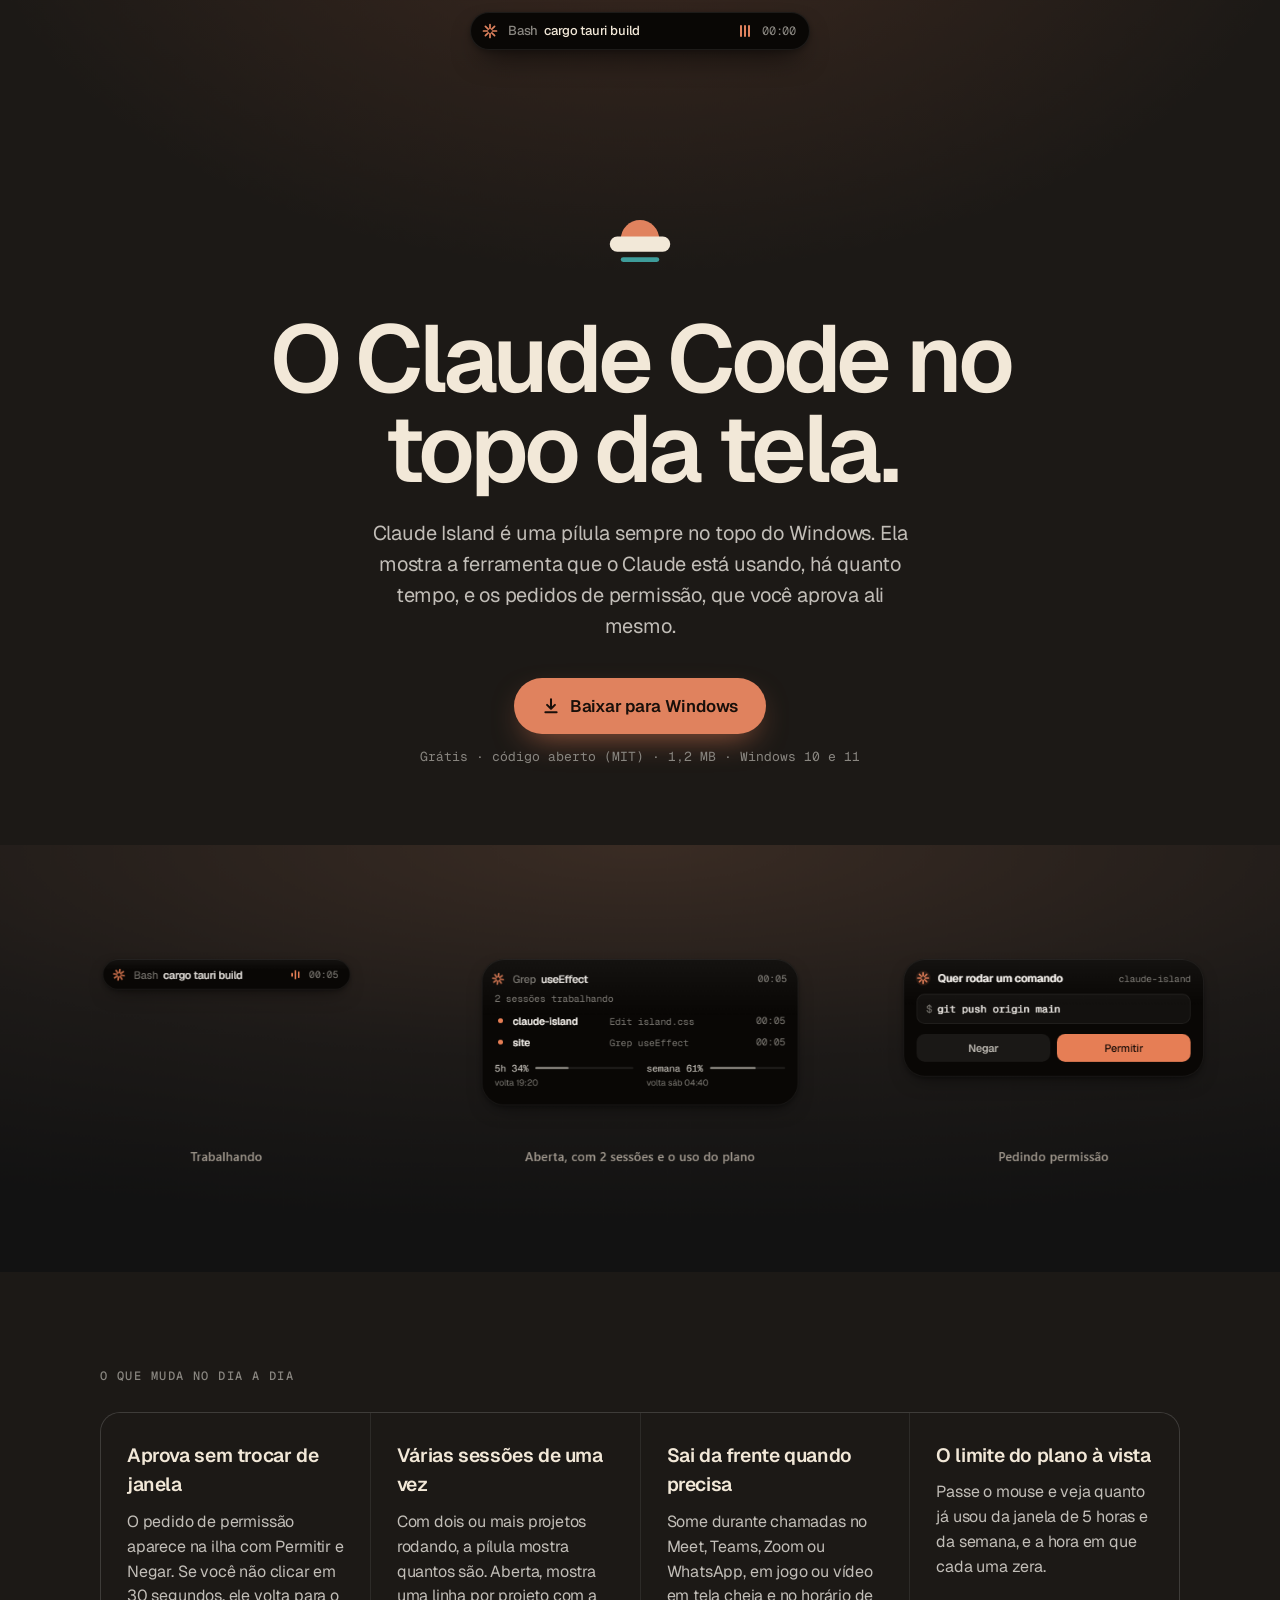
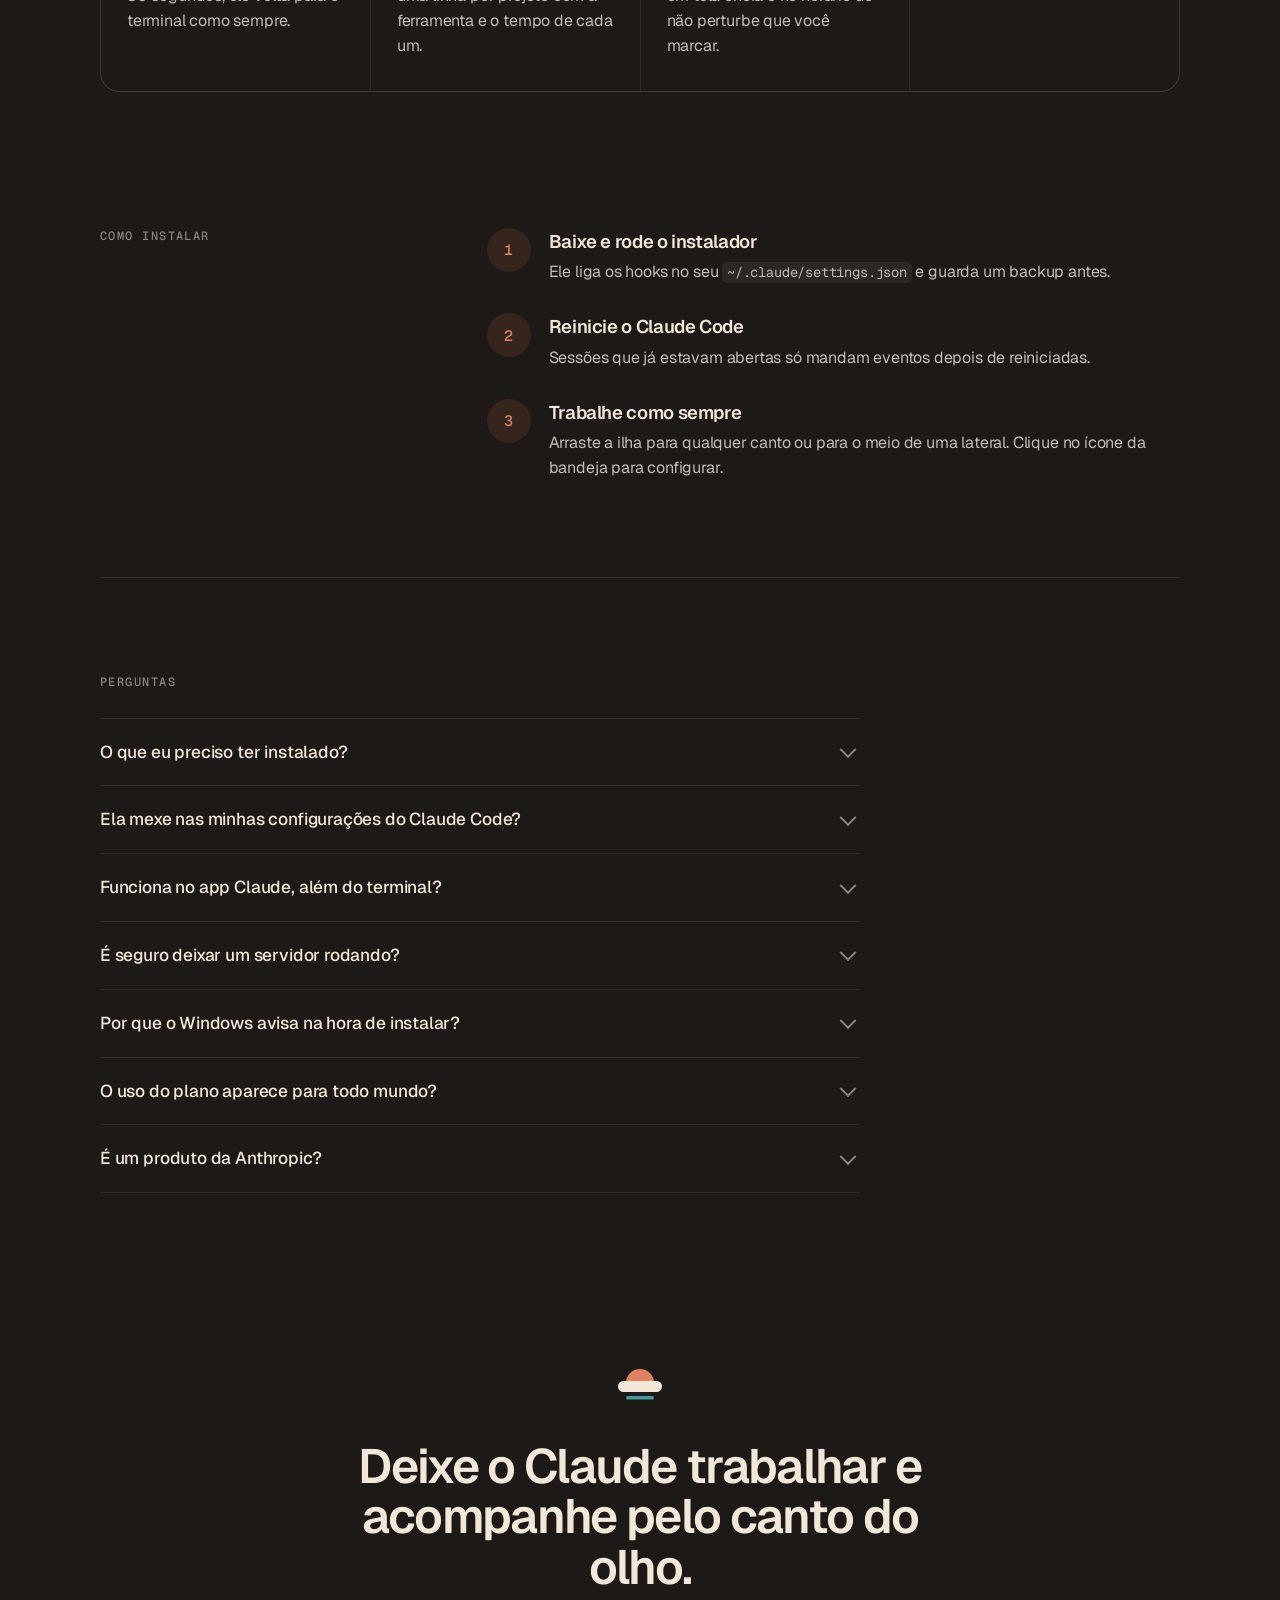
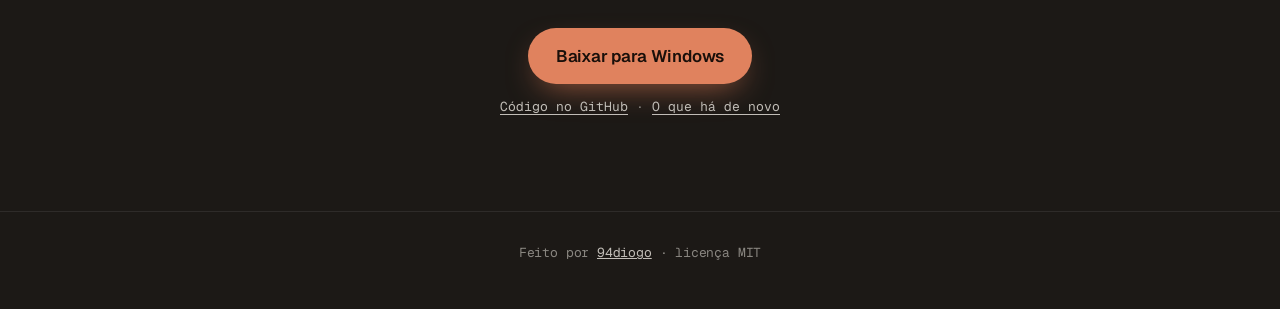
==== docs/index.html @ 330edd8e "docs: página do projeto no GitHub Pages Página única em docs/ com a ilha animada no topo, os estados" ====
<!doctype html>
<html lang="pt-BR">
<head>
<meta charset="utf-8">
<meta name="viewport" content="width=device-width, initial-scale=1">
<title>Claude Island: o Claude Code no topo do Windows</title>
<meta name="description" content="Uma pílula sempre no topo do Windows que mostra o que o Claude Code está fazendo e deixa você aprovar permissões sem abrir o terminal. Grátis e de código aberto.">
<meta property="og:title" content="Claude Island">
<meta property="og:description" content="O Claude Code no topo do Windows: ferramenta em uso, tempo, várias sessões e permissões com um clique.">
<meta property="og:image" content="https://94diogo.github.io/claude-island/assets/banner.png">
<meta property="og:type" content="website">
<meta name="twitter:card" content="summary_large_image">
<meta name="theme-color" content="#1C1916">
<link rel="icon" href="assets/logo-icon.svg" type="image/svg+xml">
<link rel="preconnect" href="https://fonts.googleapis.com">
<link rel="preconnect" href="https://fonts.gstatic.com" crossorigin>
<link href="https://fonts.googleapis.com/css2?family=Geist:wght@400;500;600&family=Geist+Mono:wght@400;500&display=swap" rel="stylesheet">
<link rel="stylesheet" href="style.css">
</head>
<body>

<!-- a ilha de verdade, em loop pelos estados -->
<div class="island" id="island" data-state="idle" aria-hidden="true">
  <div class="layer l-idle"><span class="dot"></span></div>
  <div class="layer l-working">
    <svg class="glyph spin" viewBox="0 0 16 16"><use href="#asterisk"/></svg>
    <span class="label"><b>Bash</b>cargo tauri build</span>
    <span class="bars"><i></i><i></i><i></i></span>
    <span class="time" data-timer>00:00</span>
  </div>
  <div class="layer l-permission">
    <div class="perm-head"><span class="ring"><svg class="glyph" viewBox="0 0 16 16"><use href="#asterisk"/></svg></span>Quer rodar um comando<span class="where">claude-island</span></div>
    <div class="cmd"><span>$</span>git push origin main</div>
    <div class="actions"><span class="btn ghost">Negar</span><span class="btn main" data-allow>Permitir</span></div>
  </div>
  <div class="layer l-done">
    <svg class="check" viewBox="0 0 16 16"><path d="M3 8.5 6.5 12 13 4.5" fill="none" stroke="currentColor" stroke-width="1.9" stroke-linecap="round" stroke-linejoin="round"/></svg>
    <span class="label">Pronto</span>
    <span class="time">1m 42s</span>
  </div>
</div>

<main>
  <section class="hero">
    <img class="mark" src="assets/logo-symbol.svg" alt="" width="88" height="88">
    <h1>O Claude Code no topo da tela.</h1>
    <p class="sub">Claude Island é uma pílula sempre no topo do Windows. Ela mostra a ferramenta que o Claude está usando, há quanto tempo, e os pedidos de permissão, que você aprova ali mesmo.</p>
    <a class="cta" href="https://github.com/94diogo/claude-island/releases/latest">
      <svg viewBox="0 0 16 16" aria-hidden="true"><path d="M8 2v8.5M4.5 7 8 10.5 11.5 7M3 13.5h10" fill="none" stroke="currentColor" stroke-width="1.8" stroke-linecap="round" stroke-linejoin="round"/></svg>
      Baixar para Windows
    </a>
    <p class="proof">Grátis · código aberto (MIT) · 1,2 MB · Windows 10 e 11</p>
  </section>

  <figure class="shot">
    <img src="assets/estados.png" alt="Três estados da ilha: trabalhando com Bash, aberta com duas sessões e o uso do plano, e pedindo permissão para rodar git push" width="1560" height="520" loading="lazy">
  </figure>

  <section class="benefits" aria-labelledby="b-title">
    <h2 id="b-title" class="kicker">O que muda no dia a dia</h2>
    <div class="grid">
      <article>
        <h3>Aprova sem trocar de janela</h3>
        <p>O pedido de permissão aparece na ilha com Permitir e Negar. Se você não clicar em 30 segundos, ele volta para o terminal como sempre.</p>
      </article>
      <article>
        <h3>Várias sessões de uma vez</h3>
        <p>Com dois ou mais projetos rodando, a pílula mostra quantos são. Aberta, mostra uma linha por projeto com a ferramenta e o tempo de cada um.</p>
      </article>
      <article>
        <h3>Sai da frente quando precisa</h3>
        <p>Some durante chamadas no Meet, Teams, Zoom ou WhatsApp, em jogo ou vídeo em tela cheia e no horário de não perturbe que você marcar.</p>
      </article>
      <article>
        <h3>O limite do plano à vista</h3>
        <p>Passe o mouse e veja quanto já usou da janela de 5 horas e da semana, e a hora em que cada uma zera.</p>
      </article>
    </div>
  </section>

  <section class="steps" aria-labelledby="s-title">
    <h2 id="s-title" class="kicker">Como instalar</h2>
    <ol>
      <li><span>1</span><div><h3>Baixe e rode o instalador</h3><p>Ele liga os hooks no seu <code>~/.claude/settings.json</code> e guarda um backup antes.</p></div></li>
      <li><span>2</span><div><h3>Reinicie o Claude Code</h3><p>Sessões que já estavam abertas só mandam eventos depois de reiniciadas.</p></div></li>
      <li><span>3</span><div><h3>Trabalhe como sempre</h3><p>Arraste a ilha para qualquer canto ou para o meio de uma lateral. Clique no ícone da bandeja para configurar.</p></div></li>
    </ol>
  </section>

  <section class="faq" aria-labelledby="f-title">
    <h2 id="f-title" class="kicker">Perguntas</h2>
    <details><summary>O que eu preciso ter instalado?</summary><p>Windows 10 ou 11, o Claude Code e o Node.js no PATH. O Node roda os dois scripts que conversam com a ilha.</p></details>
    <details><summary>Ela mexe nas minhas configurações do Claude Code?</summary><p>Adiciona os hooks no <code>~/.claude/settings.json</code> e, se você não tiver nenhuma, uma statusline que manda o uso do plano. Faz backup antes. Desinstalar pelo Windows tira os dois.</p></details>
    <details><summary>Funciona no app Claude, além do terminal?</summary><p>Funciona em qualquer sessão do Claude Code que leia o <code>~/.claude/settings.json</code>: no terminal e na aba Code do app Claude para Windows.</p></details>
    <details><summary>É seguro deixar um servidor rodando?</summary><p>O servidor escuta só em <code>127.0.0.1</code>, aceita apenas JSON e recusa pedidos vindos do navegador. O código está aberto no GitHub para quem quiser conferir.</p></details>
    <details><summary>Por que o Windows avisa na hora de instalar?</summary><p>O instalador não tem assinatura digital, então o SmartScreen pergunta antes. Clique em "Mais informações" e depois em "Executar assim mesmo".</p></details>
    <details><summary>O uso do plano aparece para todo mundo?</summary><p>Só para os planos Pro, Max e Ultra, e depois da primeira resposta de cada sessão. É o Claude Code que entrega esses números.</p></details>
    <details><summary>É um produto da Anthropic?</summary><p>Não. É um projeto pessoal, sem ligação com a Anthropic. "Claude" e "Claude Code" são marcas da Anthropic.</p></details>
  </section>

  <section class="final">
    <img src="assets/logo-symbol.svg" alt="" width="64" height="64">
    <h2>Deixe o Claude trabalhar e acompanhe pelo canto do olho.</h2>
    <a class="cta" href="https://github.com/94diogo/claude-island/releases/latest">Baixar para Windows</a>
    <p class="proof"><a href="https://github.com/94diogo/claude-island">Código no GitHub</a> · <a href="https://github.com/94diogo/claude-island/blob/main/CHANGELOG.md">O que há de novo</a></p>
  </section>
</main>

<footer>Feito por <a href="https://github.com/94diogo">94diogo</a> · licença MIT</footer>

<svg width="0" height="0" style="position:absolute" aria-hidden="true">
  <symbol id="asterisk" viewBox="0 0 16 16"><g stroke="currentColor" stroke-width="1.7" stroke-linecap="round" fill="none"><path d="M8 1.5v4M8 10.5v4M1.5 8h4M10.5 8h4M3.4 3.4l2.8 2.8M9.8 9.8l2.8 2.8M12.6 3.4 9.8 6.2M6.2 9.8l-2.8 2.8"/></g></symbol>
</svg>
<script src="app.js"></script>
</body>
</html>
---- docs/style.css ----
:root {
  --noite: #1C1916;
  --noite-2: oklch(0.13 0.006 60);
  --areia: #F2E8D8;
  --brasa: #E0825E;
  --laguna: #3E9C9A;
  --text-2: oklch(0.80 0.01 80);
  --text-3: oklch(0.62 0.01 80);
  --line: oklch(1 0 0 / 0.08);
  --ease-out: cubic-bezier(0.16, 1, 0.3, 1);
  --font: "Geist", "Segoe UI Variable", system-ui, sans-serif;
  --mono: "Geist Mono", "Cascadia Mono", ui-monospace, monospace;
  color-scheme: dark;
}
* { box-sizing: border-box; margin: 0; }
html { background: var(--noite); overflow-x: clip; }
body { overflow-x: clip; }
body {
  font: 18px/1.55 var(--font); color: var(--areia); letter-spacing: -0.01em;
  -webkit-font-smoothing: antialiased;
  background:
    radial-gradient(60rem 36rem at 50% -8rem, oklch(0.70 0.14 42 / 0.16), transparent 70%),
    var(--noite);
}
a { color: inherit; }
code { font: 0.86em var(--mono); background: oklch(1 0 0 / 0.06); padding: 0.1em 0.35em; border-radius: 5px; }
main { max-width: 1120px; margin: 0 auto; padding: 0 20px; }

/* ---------- herói ---------- */
.hero { padding: clamp(150px, 22vh, 220px) 0 56px; text-align: center; display: grid; justify-items: center; }
.mark { width: clamp(64px, 8vw, 88px); height: auto; margin-bottom: 28px; }
h1 {
  font-size: clamp(2.6rem, 7.4vw, 6rem); font-weight: 600;
  letter-spacing: -0.045em; line-height: 0.95; max-width: 12ch;
}
.sub { margin-top: 24px; max-width: 34rem; font-size: clamp(1.05rem, 1.6vw, 1.25rem); color: var(--text-2); }
.cta {
  margin-top: 36px; display: inline-flex; align-items: center; gap: 10px;
  height: 56px; padding: 0 28px; border-radius: 28px;
  background: var(--brasa); color: oklch(0.18 0.02 45);
  font-weight: 600; font-size: 1.05rem; text-decoration: none;
  box-shadow: 0 12px 32px -12px oklch(0.70 0.14 42 / 0.7);
  transition: transform 160ms var(--ease-out), background-color 160ms ease;
}
.cta svg { width: 18px; height: 18px; }
.cta:hover { background: oklch(0.74 0.14 42); }
.cta:active { transform: scale(0.97); }
.cta:focus-visible, a:focus-visible, summary:focus-visible { outline: 2px solid var(--brasa); outline-offset: 3px; }
.proof { margin-top: 14px; font: 13px var(--mono); color: var(--text-3); letter-spacing: 0; }
.proof a { color: var(--text-2); text-underline-offset: 3px; }

/* ---------- imagem dos estados (sangra além da coluna) ---------- */
.shot { margin: 24px calc(50% - 50vw) 0; overflow: hidden; }
.shot img { display: block; width: 100%; max-width: 1400px; height: auto; margin: 0 auto; }

/* ---------- benefícios ---------- */
.kicker { font: 500 12px var(--mono); text-transform: uppercase; letter-spacing: 0.12em; color: var(--text-3); margin-bottom: 28px; }
.benefits { padding: 96px 0 40px; }
.grid { display: grid; grid-template-columns: repeat(auto-fit, minmax(240px, 1fr)); gap: 1px; background: var(--line); border: 1px solid var(--line); border-radius: 20px; overflow: hidden; }
.grid article { background: var(--noite); padding: 28px 26px 32px; }
.grid h3 { font-size: 1.2rem; font-weight: 600; letter-spacing: -0.02em; margin-bottom: 10px; }
.grid p { color: var(--text-2); font-size: 1rem; }

/* ---------- passos (assimétrico: título à esquerda) ---------- */
.steps { display: grid; grid-template-columns: minmax(0, 1fr) minmax(0, 2fr); gap: 40px; padding: 96px 0; border-bottom: 1px solid var(--line); }
.steps ol { list-style: none; padding: 0; display: grid; gap: 28px; }
.steps li { display: grid; grid-template-columns: 44px 1fr; gap: 18px; }
.steps li > span {
  width: 44px; height: 44px; border-radius: 50%; display: grid; place-items: center;
  font: 500 15px var(--mono); color: var(--brasa); background: oklch(0.70 0.14 42 / 0.12);
}
.steps h3 { font-size: 1.15rem; font-weight: 600; letter-spacing: -0.02em; }
.steps p { color: var(--text-2); font-size: 1rem; margin-top: 4px; }

/* ---------- perguntas ---------- */
.faq { max-width: 760px; padding: 96px 0 40px; }
details { border-top: 1px solid var(--line); }
details:last-of-type { border-bottom: 1px solid var(--line); }
summary {
  list-style: none; cursor: pointer; padding: 20px 36px 20px 0; position: relative;
  font-weight: 500; font-size: 1.08rem;
}
summary::-webkit-details-marker { display: none; }
summary::after {
  content: ""; position: absolute; right: 6px; top: 50%; width: 10px; height: 10px;
  border-right: 2px solid var(--text-3); border-bottom: 2px solid var(--text-3);
  transform: translateY(-70%) rotate(45deg); transition: transform 220ms var(--ease-out);
}
details[open] summary::after { transform: translateY(-30%) rotate(-135deg); }
details p { color: var(--text-2); padding: 0 0 22px; font-size: 1rem; max-width: 62ch; }

/* ---------- final ---------- */
.final { text-align: center; padding: 120px 0 96px; display: grid; justify-items: center; }
.final img { width: 64px; height: auto; margin-bottom: 24px; }
.final h2 { font-size: clamp(1.8rem, 4.2vw, 3rem); font-weight: 600; letter-spacing: -0.035em; line-height: 1.05; max-width: 18ch; }

footer { text-align: center; padding: 32px 20px 48px; font: 13px var(--mono); color: var(--text-3); border-top: 1px solid var(--line); }
footer a { color: var(--text-2); }

@media (max-width: 760px) {
  .steps { grid-template-columns: 1fr; gap: 8px; }
  .benefits, .steps, .faq { padding-top: 64px; }
}

/* ---------- ilha animada (mesmo desenho do app) ---------- */
.island {
  position: fixed; top: 12px; left: 50%; z-index: 10;
  width: 128px; height: 34px; border-radius: 17px;
  transform: translateX(-50%);
  background: var(--noite-2);
  box-shadow: 0 0 0 1px var(--line) inset, 0 14px 30px -12px #000, 0 2px 6px oklch(0 0 0 / 0.3);
  overflow: hidden;
  transition: width 520ms cubic-bezier(0.34, 1.32, 0.64, 1), height 520ms cubic-bezier(0.34, 1.32, 0.64, 1), border-radius 520ms var(--ease-out);
}
.island[data-state="working"] { width: 340px; height: 38px; border-radius: 19px; }
.island[data-state="permission"] { width: 400px; height: 156px; border-radius: 28px; }
.island[data-state="done"] { width: 220px; height: 38px; border-radius: 19px; }
.layer {
  position: absolute; inset: 0; opacity: 0; filter: blur(6px); transform: scale(0.96);
  display: flex; align-items: center; gap: 10px; padding: 0 14px 0 12px; font-size: 13px; white-space: nowrap;
  transition: opacity 200ms var(--ease-out), filter 200ms var(--ease-out), transform 260ms var(--ease-out);
}
.island[data-state="idle"] .l-idle,
.island[data-state="working"] .l-working,
.island[data-state="permission"] .l-permission,
.island[data-state="done"] .l-done { opacity: 1; filter: none; transform: none; transition-delay: 90ms; }
.l-idle { justify-content: center; }
.dot { width: 6px; height: 6px; border-radius: 50%; background: var(--text-3); }
.glyph { width: 16px; height: 16px; flex: none; color: var(--brasa); }
.spin { animation: spin 2.4s linear infinite; }
@keyframes spin { to { transform: rotate(360deg); } }
.label { font-weight: 500; overflow: hidden; text-overflow: ellipsis; }
.label b { font-weight: 500; color: var(--text-3); margin-right: 6px; }
.bars { display: flex; gap: 2px; height: 12px; align-items: center; margin-left: auto; }
.bars i { width: 2px; height: 100%; border-radius: 1px; background: var(--brasa); animation: bar 900ms ease-in-out infinite; }
.bars i:nth-child(2) { animation-delay: -300ms; }
.bars i:nth-child(3) { animation-delay: -600ms; }
@keyframes bar { 0%, 100% { transform: scaleY(0.35); } 50% { transform: scaleY(1); } }
.time { font: 12px var(--mono); color: var(--text-3); margin-left: 2px; }
.l-done .time { margin-left: auto; }
.check { width: 16px; height: 16px; color: #7fd3a8; flex: none; }
.l-permission { flex-direction: column; align-items: stretch; justify-content: center; gap: 10px; padding: 14px 16px; }
.perm-head { display: flex; align-items: center; gap: 10px; font-weight: 600; font-size: 13.5px; }
.perm-head .where { margin-left: auto; font: 400 11.5px var(--mono); color: var(--text-3); }
.ring { position: relative; display: grid; place-items: center; }
.ring::before { content: ""; position: absolute; inset: -4px; border-radius: 50%; background: oklch(0.70 0.14 42 / 0.18); animation: ring 1.6s var(--ease-out) infinite; }
@keyframes ring { from { transform: scale(0.6); opacity: 1; } to { transform: scale(1.5); opacity: 0; } }
.cmd { font: 12.5px var(--mono); background: oklch(1 0 0 / 0.045); border: 1px solid oklch(1 0 0 / 0.06); border-radius: 10px; padding: 9px 11px; }
.cmd span { color: var(--text-3); margin-right: 6px; }
.actions { display: flex; gap: 8px; }
.btn { flex: 1; height: 32px; border-radius: 10px; display: grid; place-items: center; font-weight: 500; font-size: 13px; transition: transform 140ms var(--ease-out), background-color 160ms ease; }
.btn.ghost { background: oklch(1 0 0 / 0.07); color: var(--text-2); }
.btn.main { background: var(--brasa); color: oklch(0.16 0.02 45); }
.btn.main.press { transform: scale(0.95); background: oklch(0.76 0.14 42); }

@media (max-width: 460px) {
  .island[data-state="working"] { width: calc(100vw - 32px); }
  .island[data-state="permission"] { width: calc(100vw - 24px); }
}
@media (prefers-reduced-motion: reduce) {
  *, *::before, *::after { animation: none !important; transition: none !important; }
}
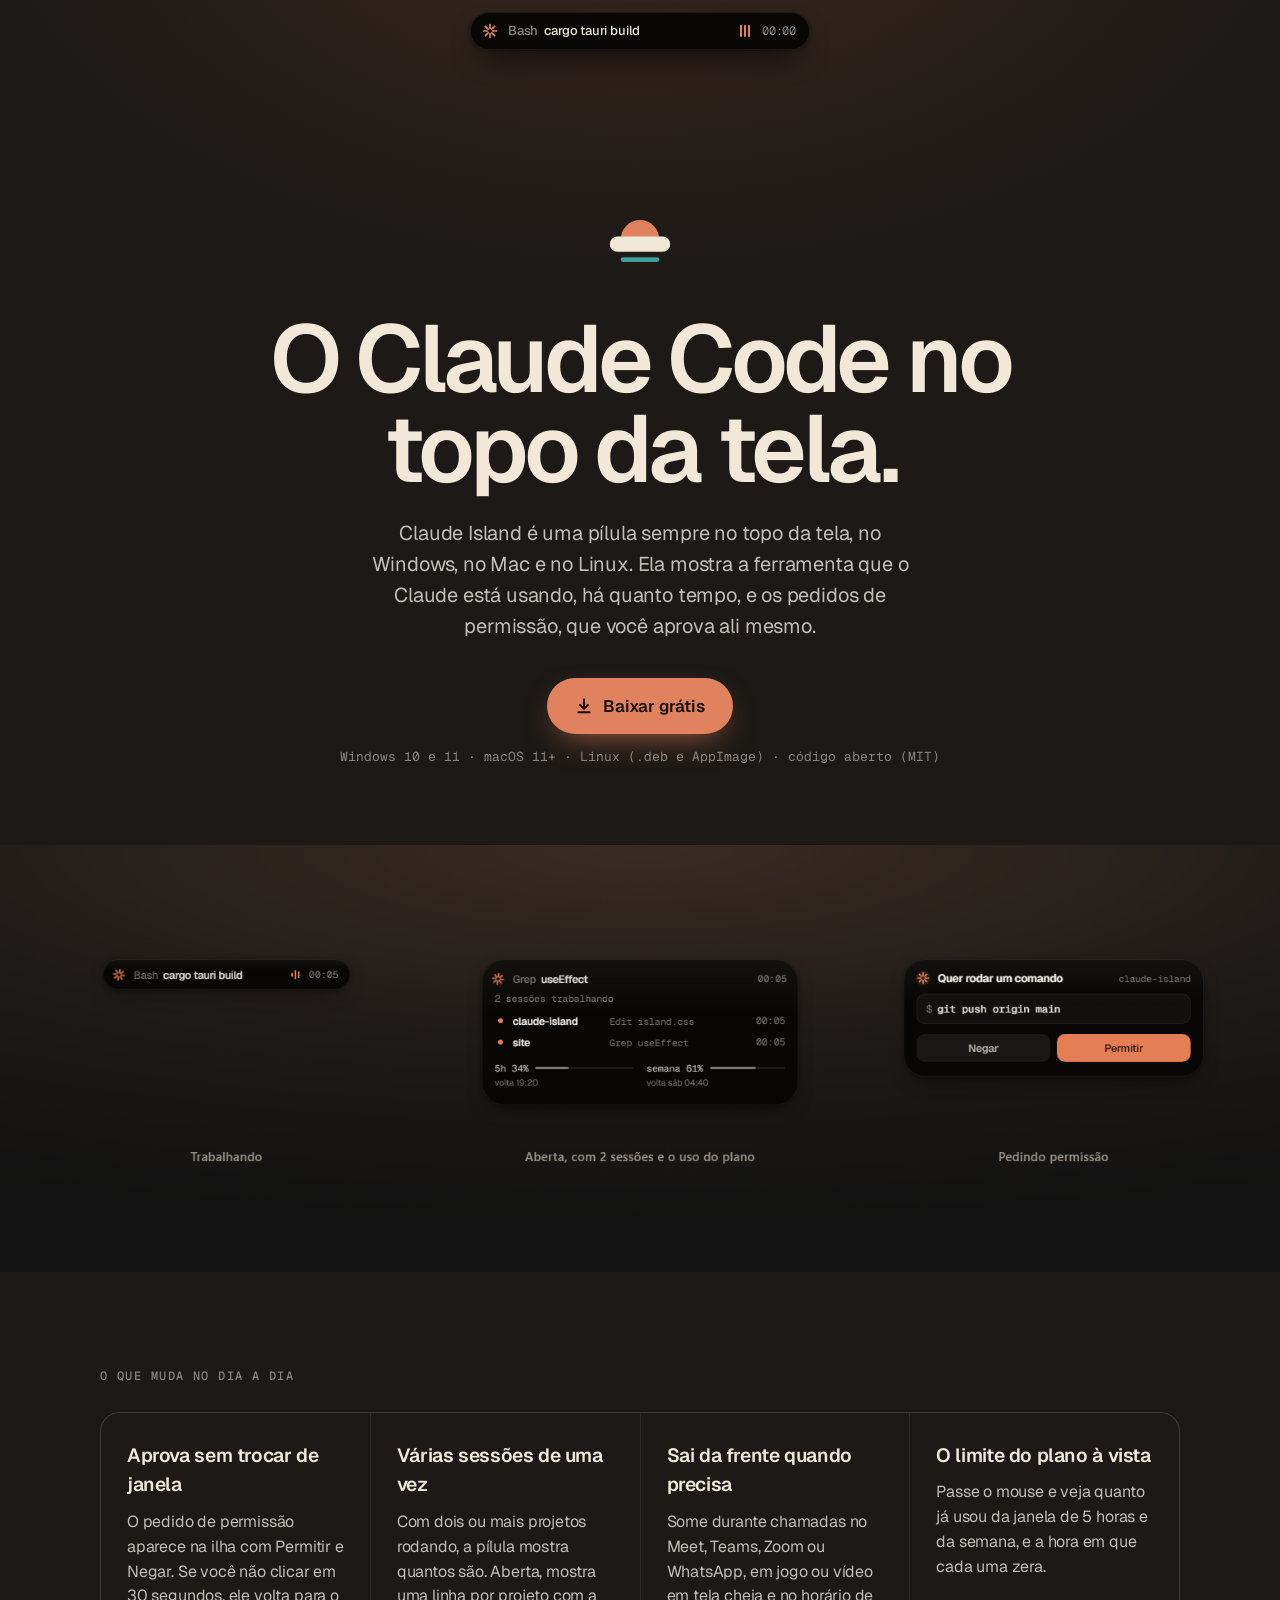
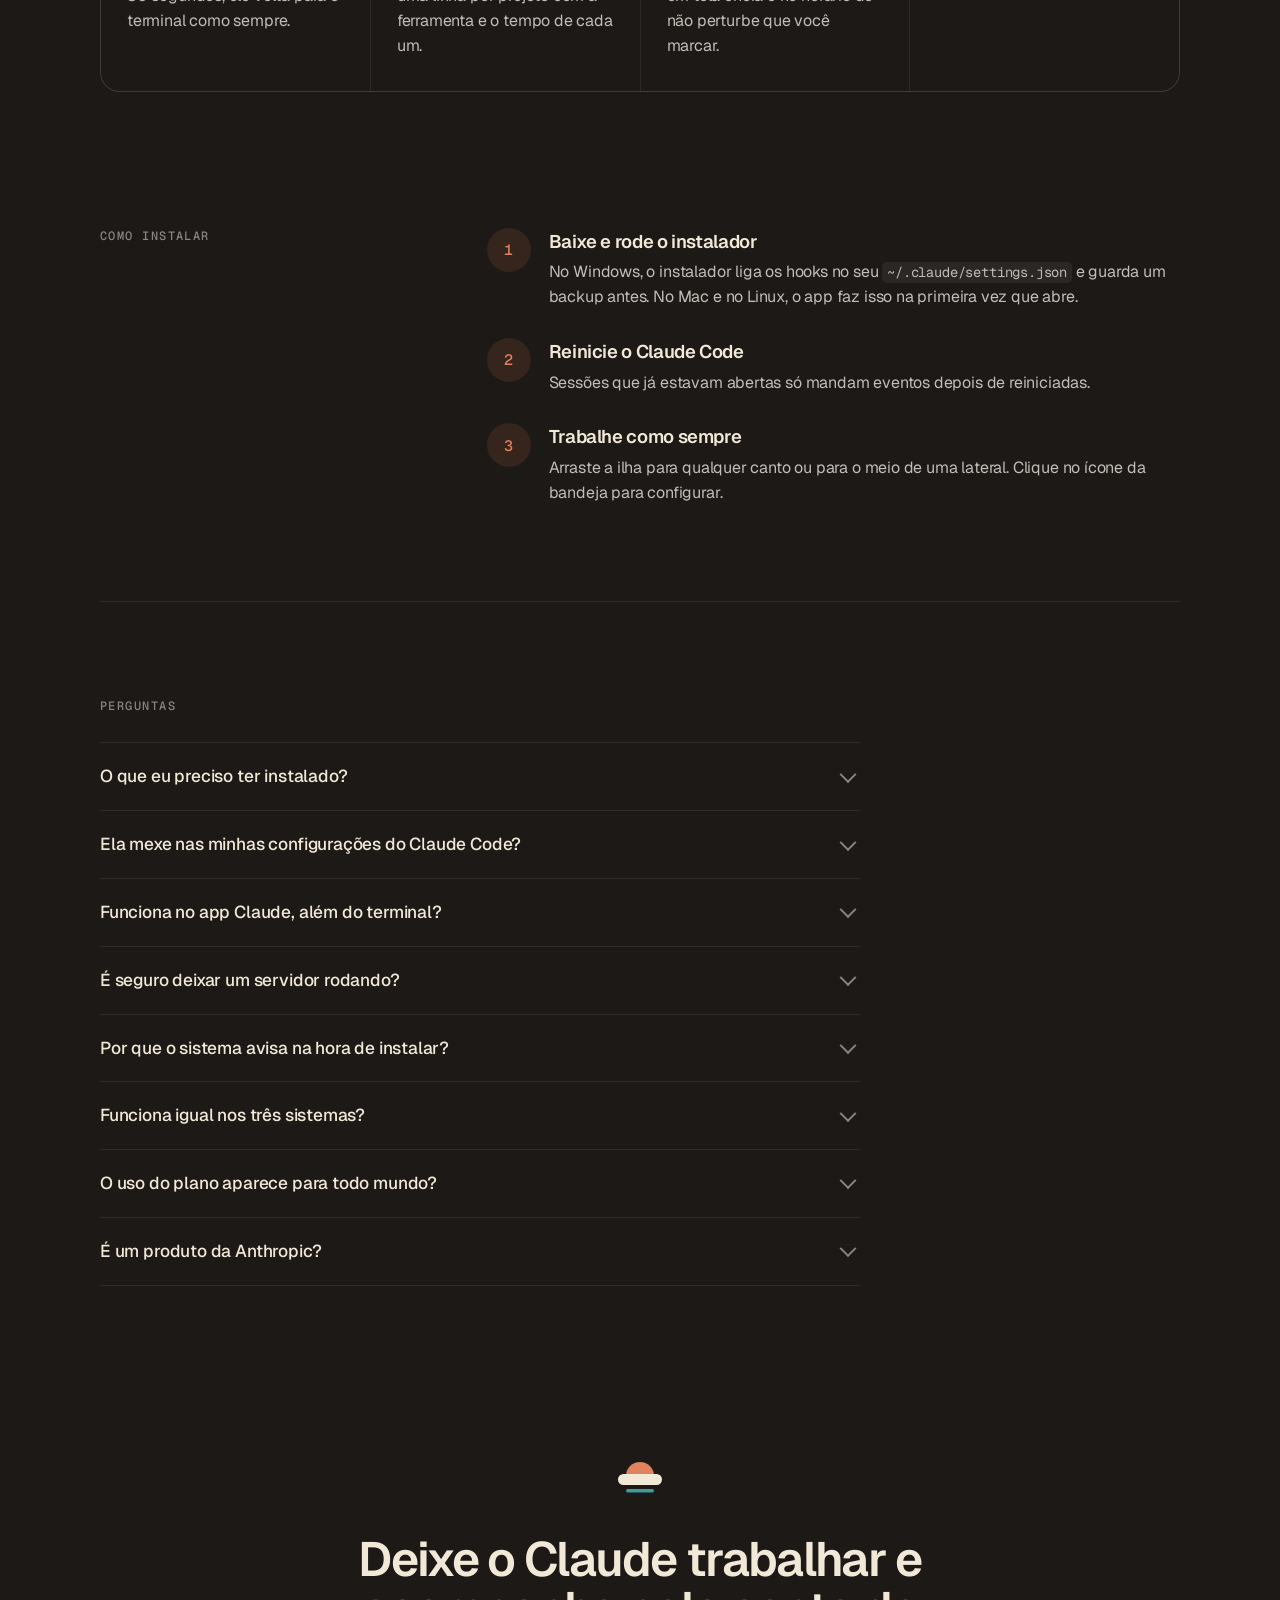
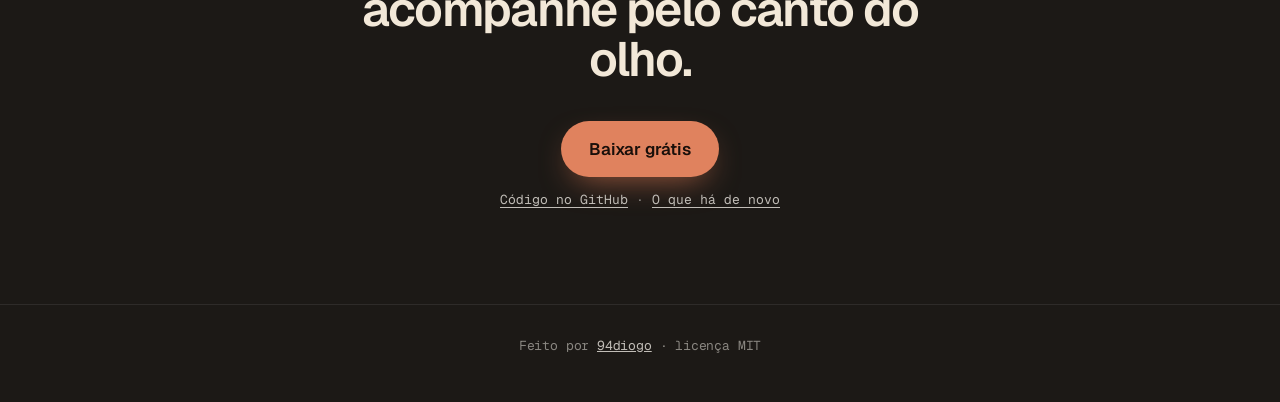
==== commit 25210852: "docs: instalação no Mac e no Linux, site e banner para os três sistemas Co-Authored-By: Claude Opus " ====
--- a/docs/index.html
+++ b/docs/index.html
@@ -3,10 +3,10 @@
 <head>
 <meta charset="utf-8">
 <meta name="viewport" content="width=device-width, initial-scale=1">
-<title>Claude Island: o Claude Code no topo do Windows</title>
-<meta name="description" content="Uma pílula sempre no topo do Windows que mostra o que o Claude Code está fazendo e deixa você aprovar permissões sem abrir o terminal. Grátis e de código aberto.">
+<title>Claude Island: o Claude Code no topo da tela</title>
+<meta name="description" content="Uma pílula sempre no topo da tela que mostra o que o Claude Code está fazendo e deixa você aprovar permissões sem abrir o terminal. Para Windows, Mac e Linux, grátis e de código aberto.">
 <meta property="og:title" content="Claude Island">
-<meta property="og:description" content="O Claude Code no topo do Windows: ferramenta em uso, tempo, várias sessões e permissões com um clique.">
+<meta property="og:description" content="O Claude Code no topo da tela: ferramenta em uso, tempo, várias sessões e permissões com um clique.">
 <meta property="og:image" content="https://94diogo.github.io/claude-island/assets/banner.png">
 <meta property="og:type" content="website">
 <meta name="twitter:card" content="summary_large_image">
@@ -44,12 +44,12 @@
   <section class="hero">
     <img class="mark" src="assets/logo-symbol.svg" alt="" width="88" height="88">
     <h1>O Claude Code no topo da tela.</h1>
-    <p class="sub">Claude Island é uma pílula sempre no topo do Windows. Ela mostra a ferramenta que o Claude está usando, há quanto tempo, e os pedidos de permissão, que você aprova ali mesmo.</p>
+    <p class="sub">Claude Island é uma pílula sempre no topo da tela, no Windows, no Mac e no Linux. Ela mostra a ferramenta que o Claude está usando, há quanto tempo, e os pedidos de permissão, que você aprova ali mesmo.</p>
     <a class="cta" href="https://github.com/94diogo/claude-island/releases/latest">
       <svg viewBox="0 0 16 16" aria-hidden="true"><path d="M8 2v8.5M4.5 7 8 10.5 11.5 7M3 13.5h10" fill="none" stroke="currentColor" stroke-width="1.8" stroke-linecap="round" stroke-linejoin="round"/></svg>
-      Baixar para Windows
+      Baixar grátis
     </a>
-    <p class="proof">Grátis · código aberto (MIT) · 1,2 MB · Windows 10 e 11</p>
+    <p class="proof">Windows 10 e 11 · macOS 11+ · Linux (.deb e AppImage) · código aberto (MIT)</p>
   </section>
 
   <figure class="shot">
@@ -81,7 +81,7 @@
   <section class="steps" aria-labelledby="s-title">
     <h2 id="s-title" class="kicker">Como instalar</h2>
     <ol>
-      <li><span>1</span><div><h3>Baixe e rode o instalador</h3><p>Ele liga os hooks no seu <code>~/.claude/settings.json</code> e guarda um backup antes.</p></div></li>
+      <li><span>1</span><div><h3>Baixe e rode o instalador</h3><p>No Windows, o instalador liga os hooks no seu <code>~/.claude/settings.json</code> e guarda um backup antes. No Mac e no Linux, o app faz isso na primeira vez que abre.</p></div></li>
       <li><span>2</span><div><h3>Reinicie o Claude Code</h3><p>Sessões que já estavam abertas só mandam eventos depois de reiniciadas.</p></div></li>
       <li><span>3</span><div><h3>Trabalhe como sempre</h3><p>Arraste a ilha para qualquer canto ou para o meio de uma lateral. Clique no ícone da bandeja para configurar.</p></div></li>
     </ol>
@@ -89,11 +89,12 @@
 
   <section class="faq" aria-labelledby="f-title">
     <h2 id="f-title" class="kicker">Perguntas</h2>
-    <details><summary>O que eu preciso ter instalado?</summary><p>Windows 10 ou 11, o Claude Code e o Node.js no PATH. O Node roda os dois scripts que conversam com a ilha.</p></details>
+    <details><summary>O que eu preciso ter instalado?</summary><p>Windows 10 ou 11, macOS 11 ou mais novo, ou Linux com X11 (ou XWayland), além do Claude Code e do Node.js. O Node roda os dois scripts que conversam com a ilha.</p></details>
     <details><summary>Ela mexe nas minhas configurações do Claude Code?</summary><p>Adiciona os hooks no <code>~/.claude/settings.json</code> e, se você não tiver nenhuma, uma statusline que manda o uso do plano. Faz backup antes. Desinstalar pelo Windows tira os dois.</p></details>
-    <details><summary>Funciona no app Claude, além do terminal?</summary><p>Funciona em qualquer sessão do Claude Code que leia o <code>~/.claude/settings.json</code>: no terminal e na aba Code do app Claude para Windows.</p></details>
+    <details><summary>Funciona no app Claude, além do terminal?</summary><p>Funciona em qualquer sessão do Claude Code que leia o <code>~/.claude/settings.json</code>: no terminal e na aba Code do app Claude.</p></details>
     <details><summary>É seguro deixar um servidor rodando?</summary><p>O servidor escuta só em <code>127.0.0.1</code>, aceita apenas JSON e recusa pedidos vindos do navegador. O código está aberto no GitHub para quem quiser conferir.</p></details>
-    <details><summary>Por que o Windows avisa na hora de instalar?</summary><p>O instalador não tem assinatura digital, então o SmartScreen pergunta antes. Clique em "Mais informações" e depois em "Executar assim mesmo".</p></details>
+    <details><summary>Por que o sistema avisa na hora de instalar?</summary><p>Os instaladores não têm assinatura digital. No Windows, clique em "Mais informações" e depois em "Executar assim mesmo". No Mac, clique com o botão direito no app e escolha "Abrir".</p></details>
+    <details><summary>Funciona igual nos três sistemas?</summary><p>Quase. No Mac a ilha não sabe qual app usa o microfone: ela some quando o microfone está em uso e um app marcado está aberto, e ainda não detecta tela cheia. No Linux ela precisa do X11 ou do XWayland. O autor testa no Windows; Mac e Linux são compilados pelo GitHub Actions.</p></details>
     <details><summary>O uso do plano aparece para todo mundo?</summary><p>Só para os planos Pro, Max e Ultra, e depois da primeira resposta de cada sessão. É o Claude Code que entrega esses números.</p></details>
     <details><summary>É um produto da Anthropic?</summary><p>Não. É um projeto pessoal, sem ligação com a Anthropic. "Claude" e "Claude Code" são marcas da Anthropic.</p></details>
   </section>
@@ -101,7 +102,7 @@
   <section class="final">
     <img src="assets/logo-symbol.svg" alt="" width="64" height="64">
     <h2>Deixe o Claude trabalhar e acompanhe pelo canto do olho.</h2>
-    <a class="cta" href="https://github.com/94diogo/claude-island/releases/latest">Baixar para Windows</a>
+    <a class="cta" href="https://github.com/94diogo/claude-island/releases/latest">Baixar grátis</a>
     <p class="proof"><a href="https://github.com/94diogo/claude-island">Código no GitHub</a> · <a href="https://github.com/94diogo/claude-island/blob/main/CHANGELOG.md">O que há de novo</a></p>
   </section>
 </main>
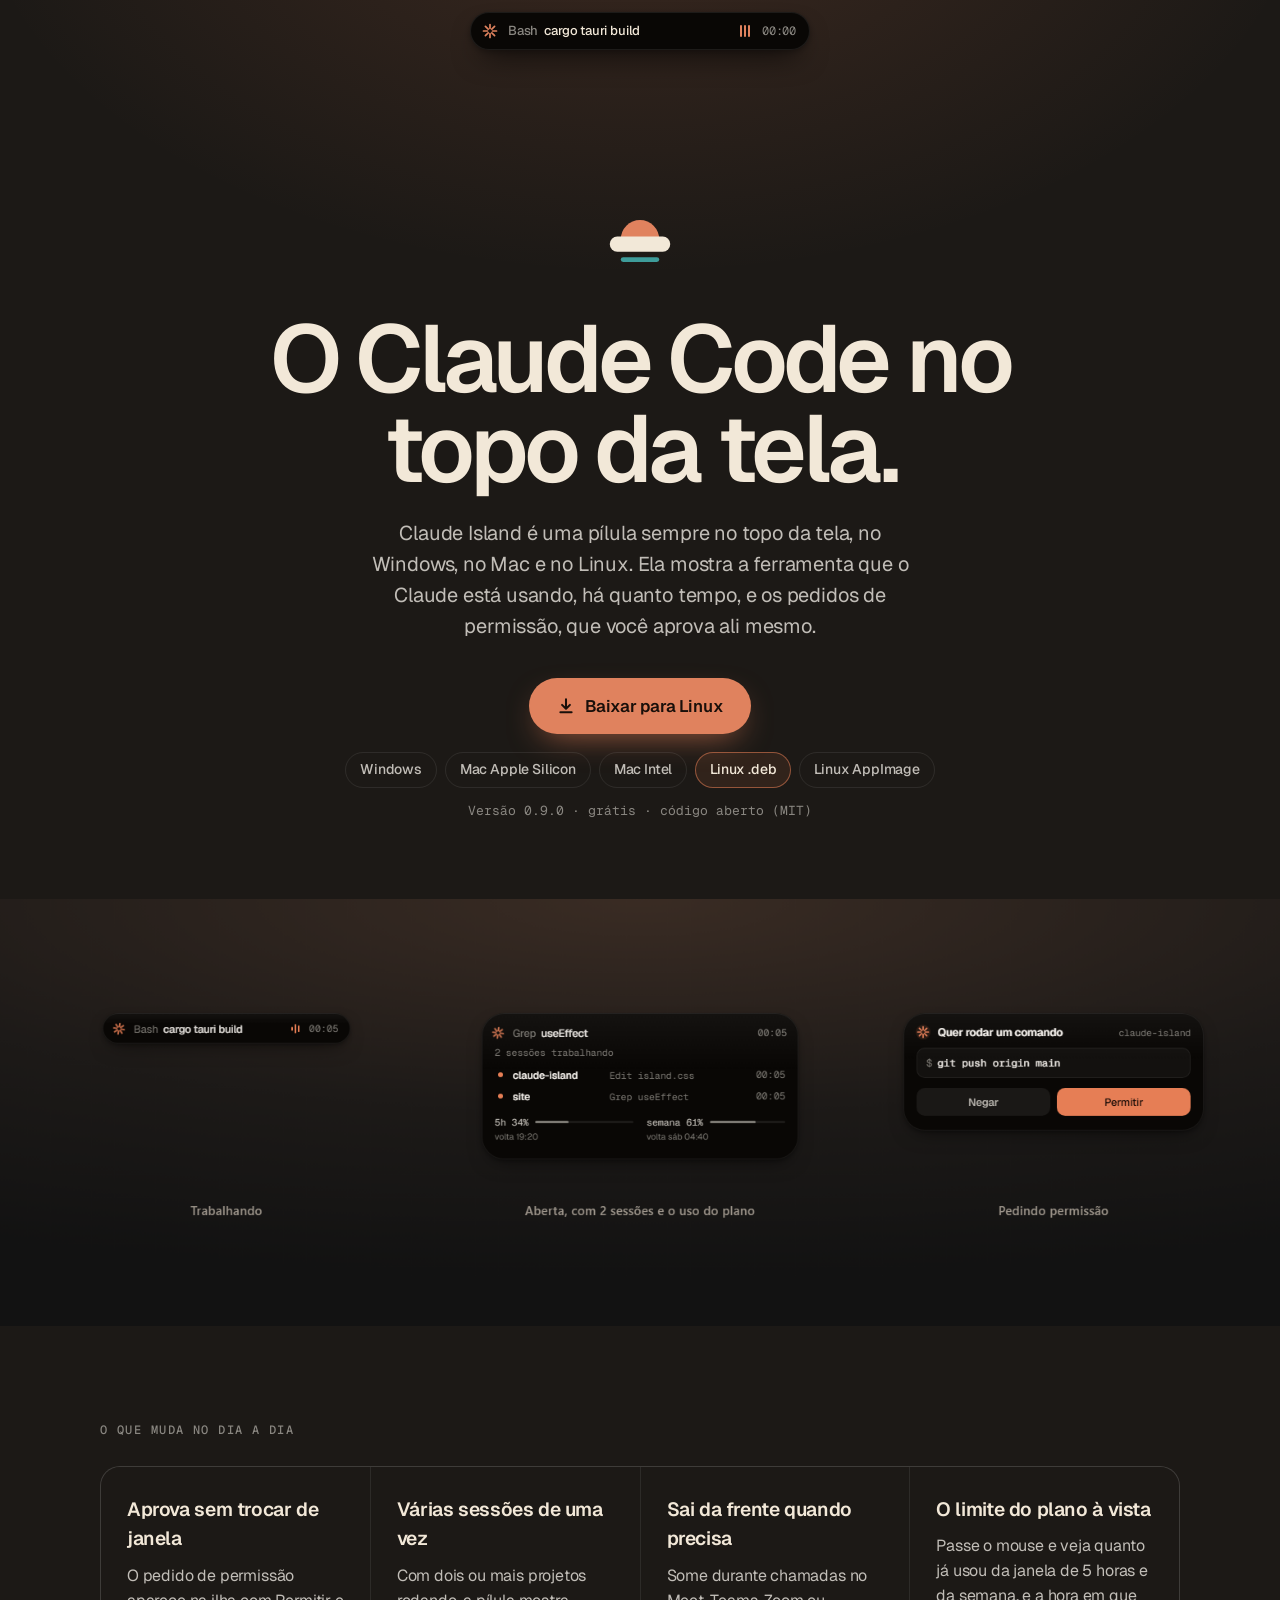
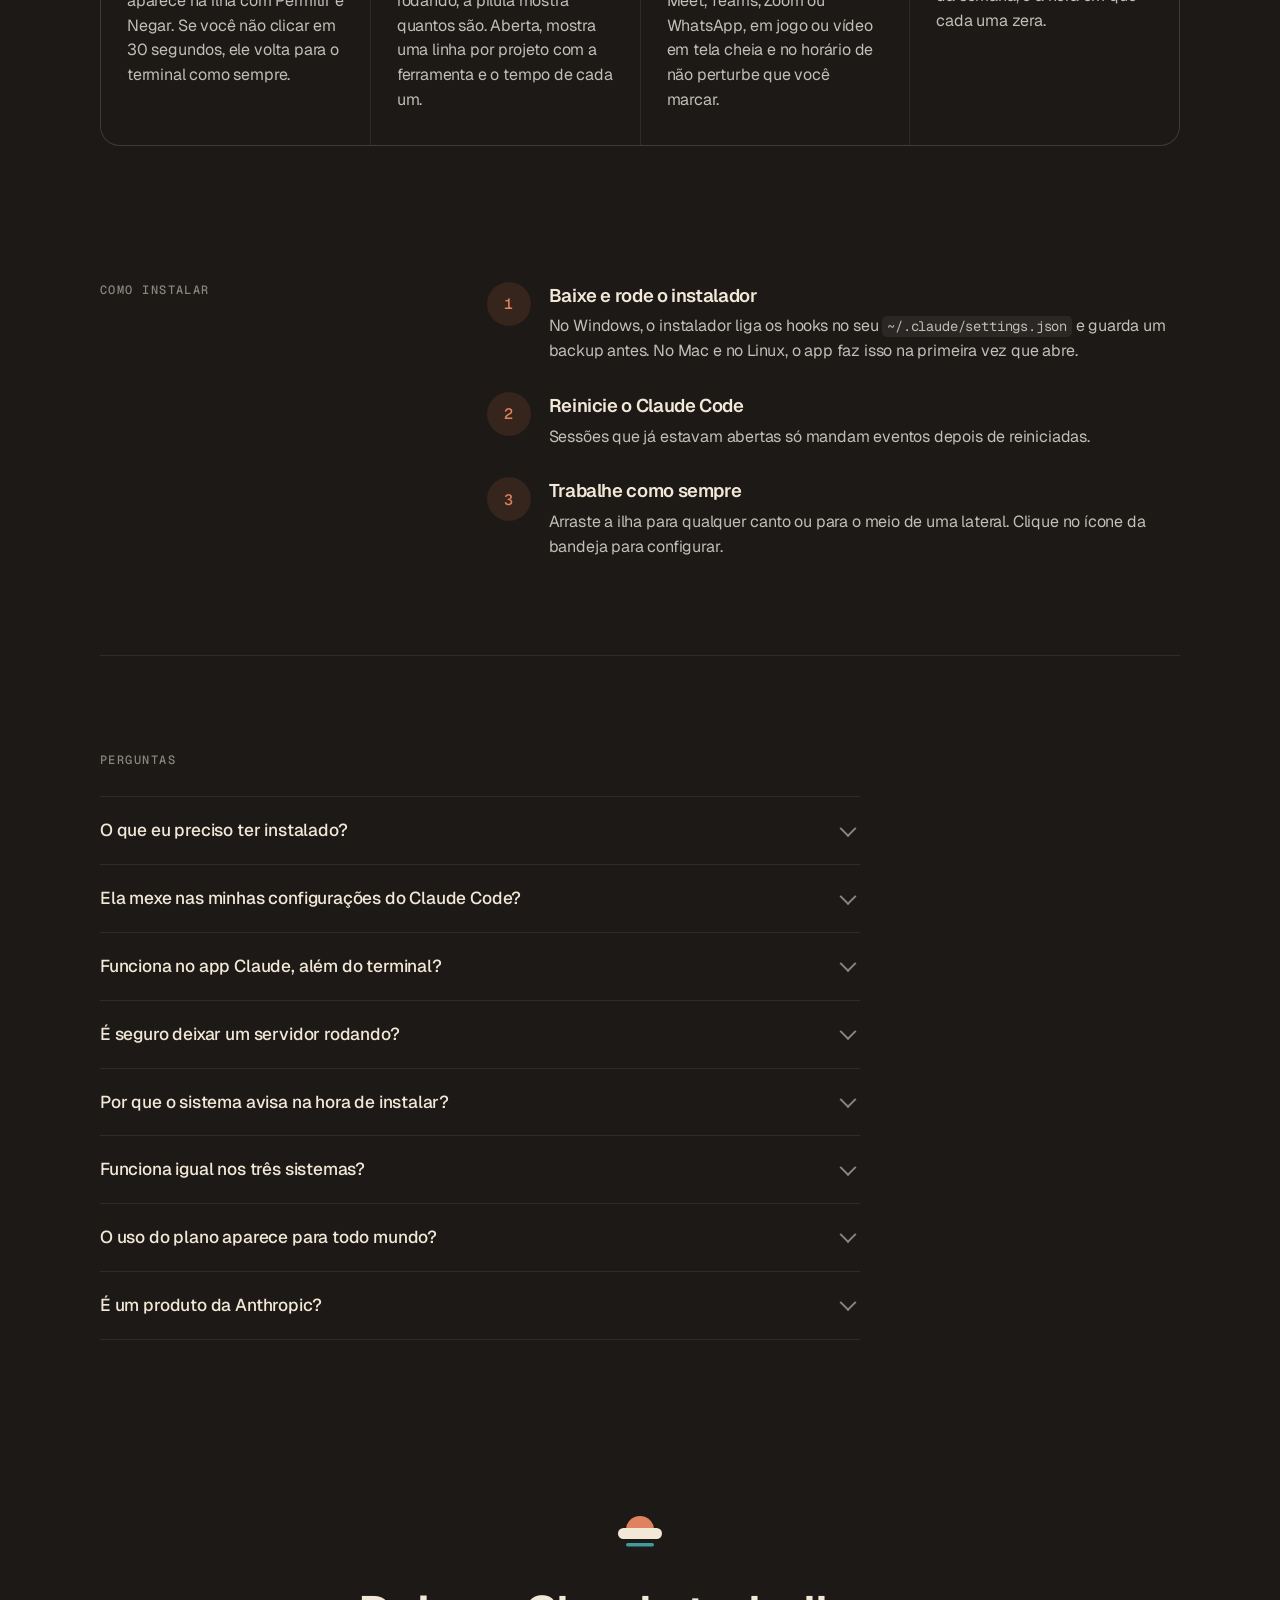
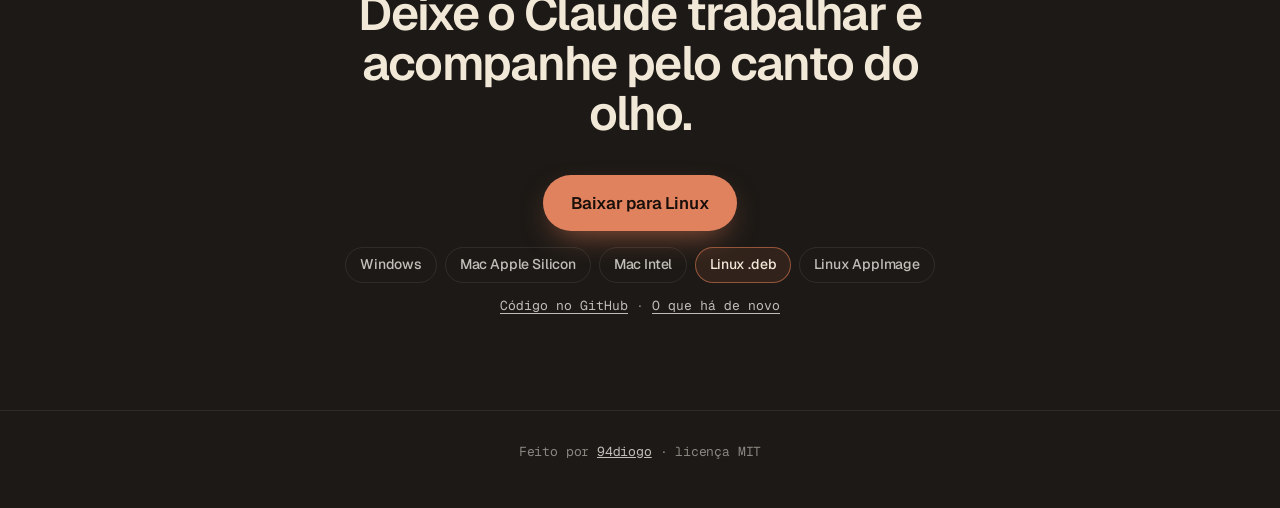
==== commit 48d593e6: "docs(site): botão de download pelo sistema de quem visita e links para os cinco instaladores Os link" ====
--- a/docs/index.html
+++ b/docs/index.html
@@ -45,11 +45,18 @@
     <img class="mark" src="assets/logo-symbol.svg" alt="" width="88" height="88">
     <h1>O Claude Code no topo da tela.</h1>
     <p class="sub">Claude Island é uma pílula sempre no topo da tela, no Windows, no Mac e no Linux. Ela mostra a ferramenta que o Claude está usando, há quanto tempo, e os pedidos de permissão, que você aprova ali mesmo.</p>
-    <a class="cta" href="https://github.com/94diogo/claude-island/releases/latest">
+    <a class="cta" data-dl-main href="https://github.com/94diogo/claude-island/releases/latest">
       <svg viewBox="0 0 16 16" aria-hidden="true"><path d="M8 2v8.5M4.5 7 8 10.5 11.5 7M3 13.5h10" fill="none" stroke="currentColor" stroke-width="1.8" stroke-linecap="round" stroke-linejoin="round"/></svg>
-      Baixar grátis
+      <span data-dl-label>Baixar grátis</span>
     </a>
-    <p class="proof">Windows 10 e 11 · macOS 11+ · Linux (.deb e AppImage) · código aberto (MIT)</p>
+    <nav class="platforms" aria-label="Downloads por sistema">
+      <a data-dl="win" href="https://github.com/94diogo/claude-island/releases/latest/download/Claude.Island_0.9.0_x64-setup.exe">Windows</a>
+      <a data-dl="mac-arm" href="https://github.com/94diogo/claude-island/releases/latest/download/Claude.Island_0.9.0_aarch64.dmg">Mac Apple Silicon</a>
+      <a data-dl="mac-intel" href="https://github.com/94diogo/claude-island/releases/latest/download/Claude.Island_0.9.0_x64.dmg">Mac Intel</a>
+      <a data-dl="deb" href="https://github.com/94diogo/claude-island/releases/latest/download/Claude.Island_0.9.0_amd64.deb">Linux .deb</a>
+      <a data-dl="appimage" href="https://github.com/94diogo/claude-island/releases/latest/download/Claude.Island_0.9.0_amd64.AppImage">Linux AppImage</a>
+    </nav>
+    <p class="proof"><span data-version>Versão 0.9.0</span> · grátis · código aberto (MIT)</p>
   </section>
 
   <figure class="shot">
@@ -102,7 +109,14 @@
   <section class="final">
     <img src="assets/logo-symbol.svg" alt="" width="64" height="64">
     <h2>Deixe o Claude trabalhar e acompanhe pelo canto do olho.</h2>
-    <a class="cta" href="https://github.com/94diogo/claude-island/releases/latest">Baixar grátis</a>
+    <a class="cta" data-dl-main href="https://github.com/94diogo/claude-island/releases/latest"><span data-dl-label>Baixar grátis</span></a>
+    <nav class="platforms" aria-label="Downloads por sistema">
+      <a data-dl="win" href="https://github.com/94diogo/claude-island/releases/latest/download/Claude.Island_0.9.0_x64-setup.exe">Windows</a>
+      <a data-dl="mac-arm" href="https://github.com/94diogo/claude-island/releases/latest/download/Claude.Island_0.9.0_aarch64.dmg">Mac Apple Silicon</a>
+      <a data-dl="mac-intel" href="https://github.com/94diogo/claude-island/releases/latest/download/Claude.Island_0.9.0_x64.dmg">Mac Intel</a>
+      <a data-dl="deb" href="https://github.com/94diogo/claude-island/releases/latest/download/Claude.Island_0.9.0_amd64.deb">Linux .deb</a>
+      <a data-dl="appimage" href="https://github.com/94diogo/claude-island/releases/latest/download/Claude.Island_0.9.0_amd64.AppImage">Linux AppImage</a>
+    </nav>
     <p class="proof"><a href="https://github.com/94diogo/claude-island">Código no GitHub</a> · <a href="https://github.com/94diogo/claude-island/blob/main/CHANGELOG.md">O que há de novo</a></p>
   </section>
 </main>
--- a/docs/style.css
+++ b/docs/style.css
@@ -160,3 +160,14 @@
 @media (prefers-reduced-motion: reduce) {
   *, *::before, *::after { animation: none !important; transition: none !important; }
 }
+
+/* ---------- downloads por sistema ---------- */
+.platforms { margin-top: 18px; display: flex; flex-wrap: wrap; justify-content: center; gap: 8px; max-width: 640px; }
+.platforms a {
+  display: inline-flex; align-items: center; height: 36px; padding: 0 14px; border-radius: 18px;
+  border: 1px solid var(--line); color: var(--text-2); text-decoration: none; font-size: 14px; font-weight: 500;
+  transition: border-color 160ms ease, color 160ms ease, background-color 160ms ease;
+}
+.platforms a:hover { border-color: oklch(1 0 0 / 0.22); color: var(--areia); }
+.platforms a[aria-current="true"] { border-color: oklch(0.70 0.14 42 / 0.55); color: var(--areia); background: oklch(0.70 0.14 42 / 0.10); }
+.final .platforms { margin-top: 16px; }
